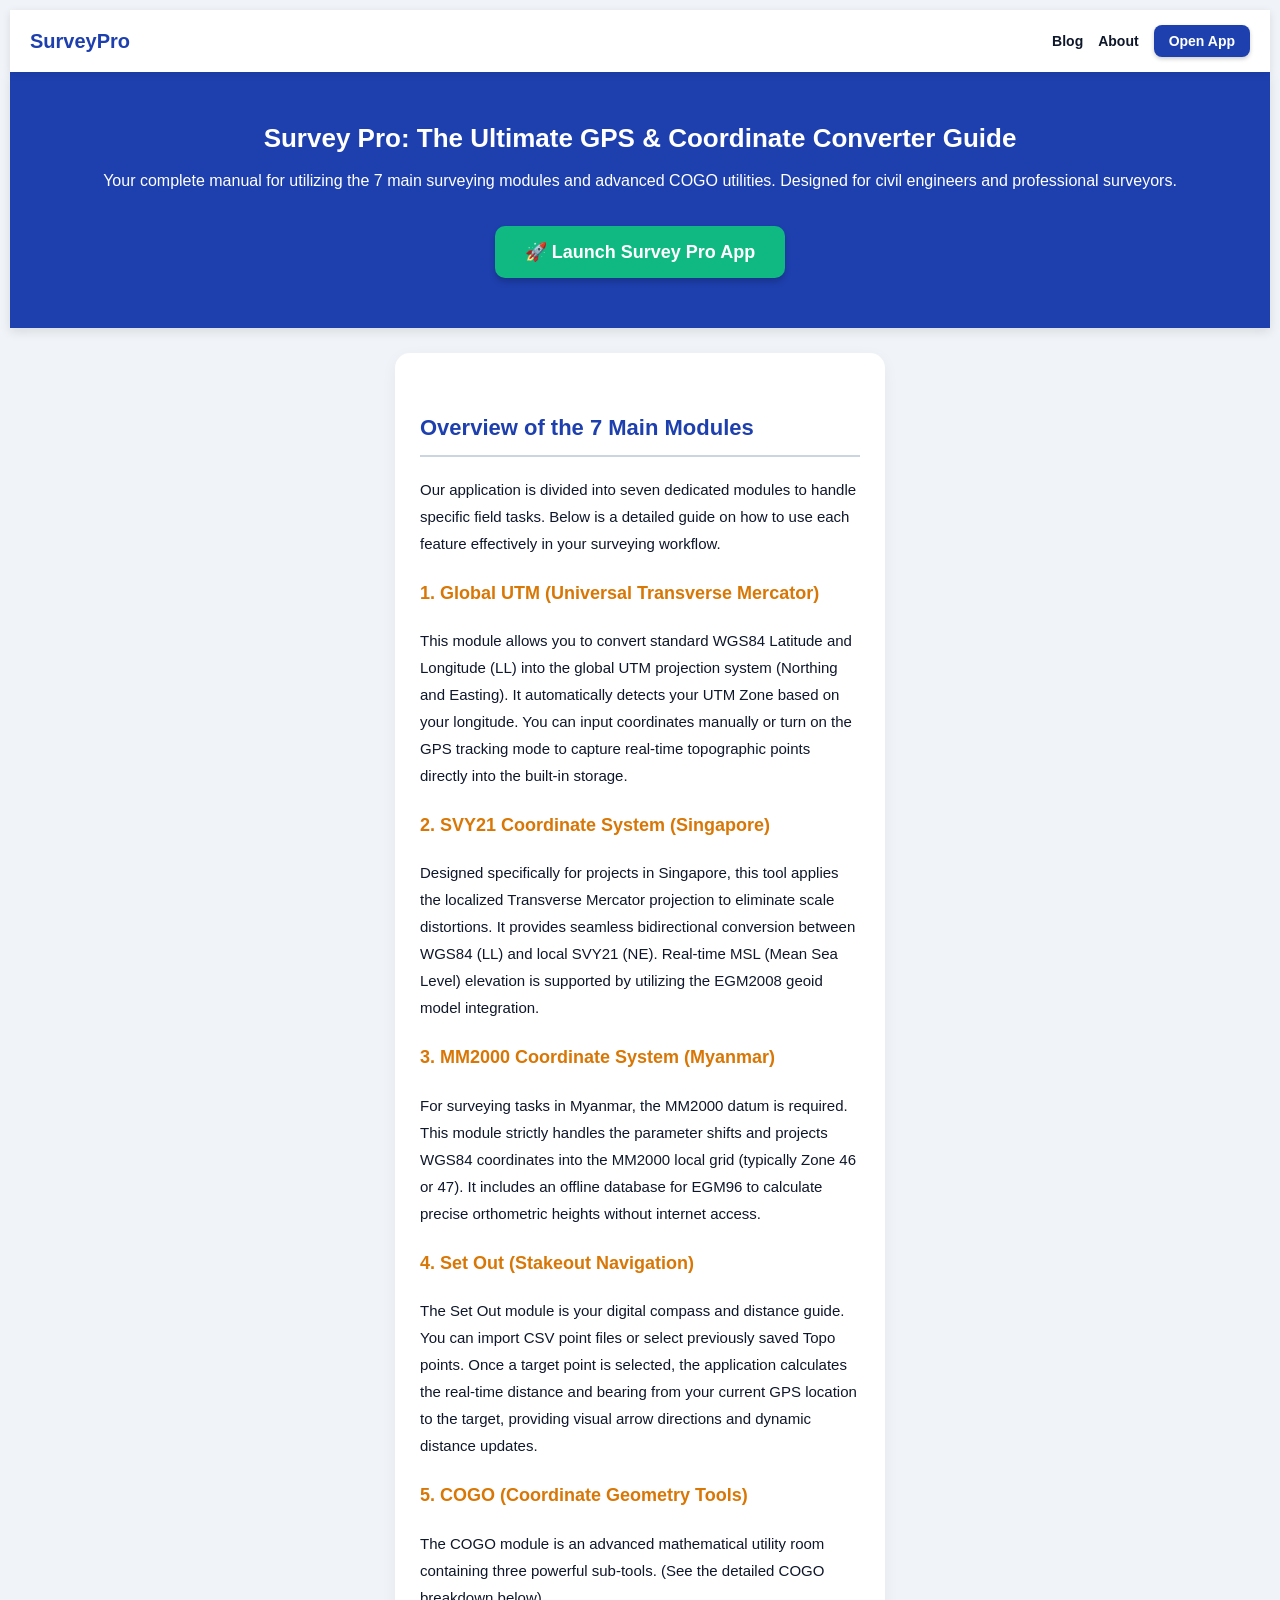
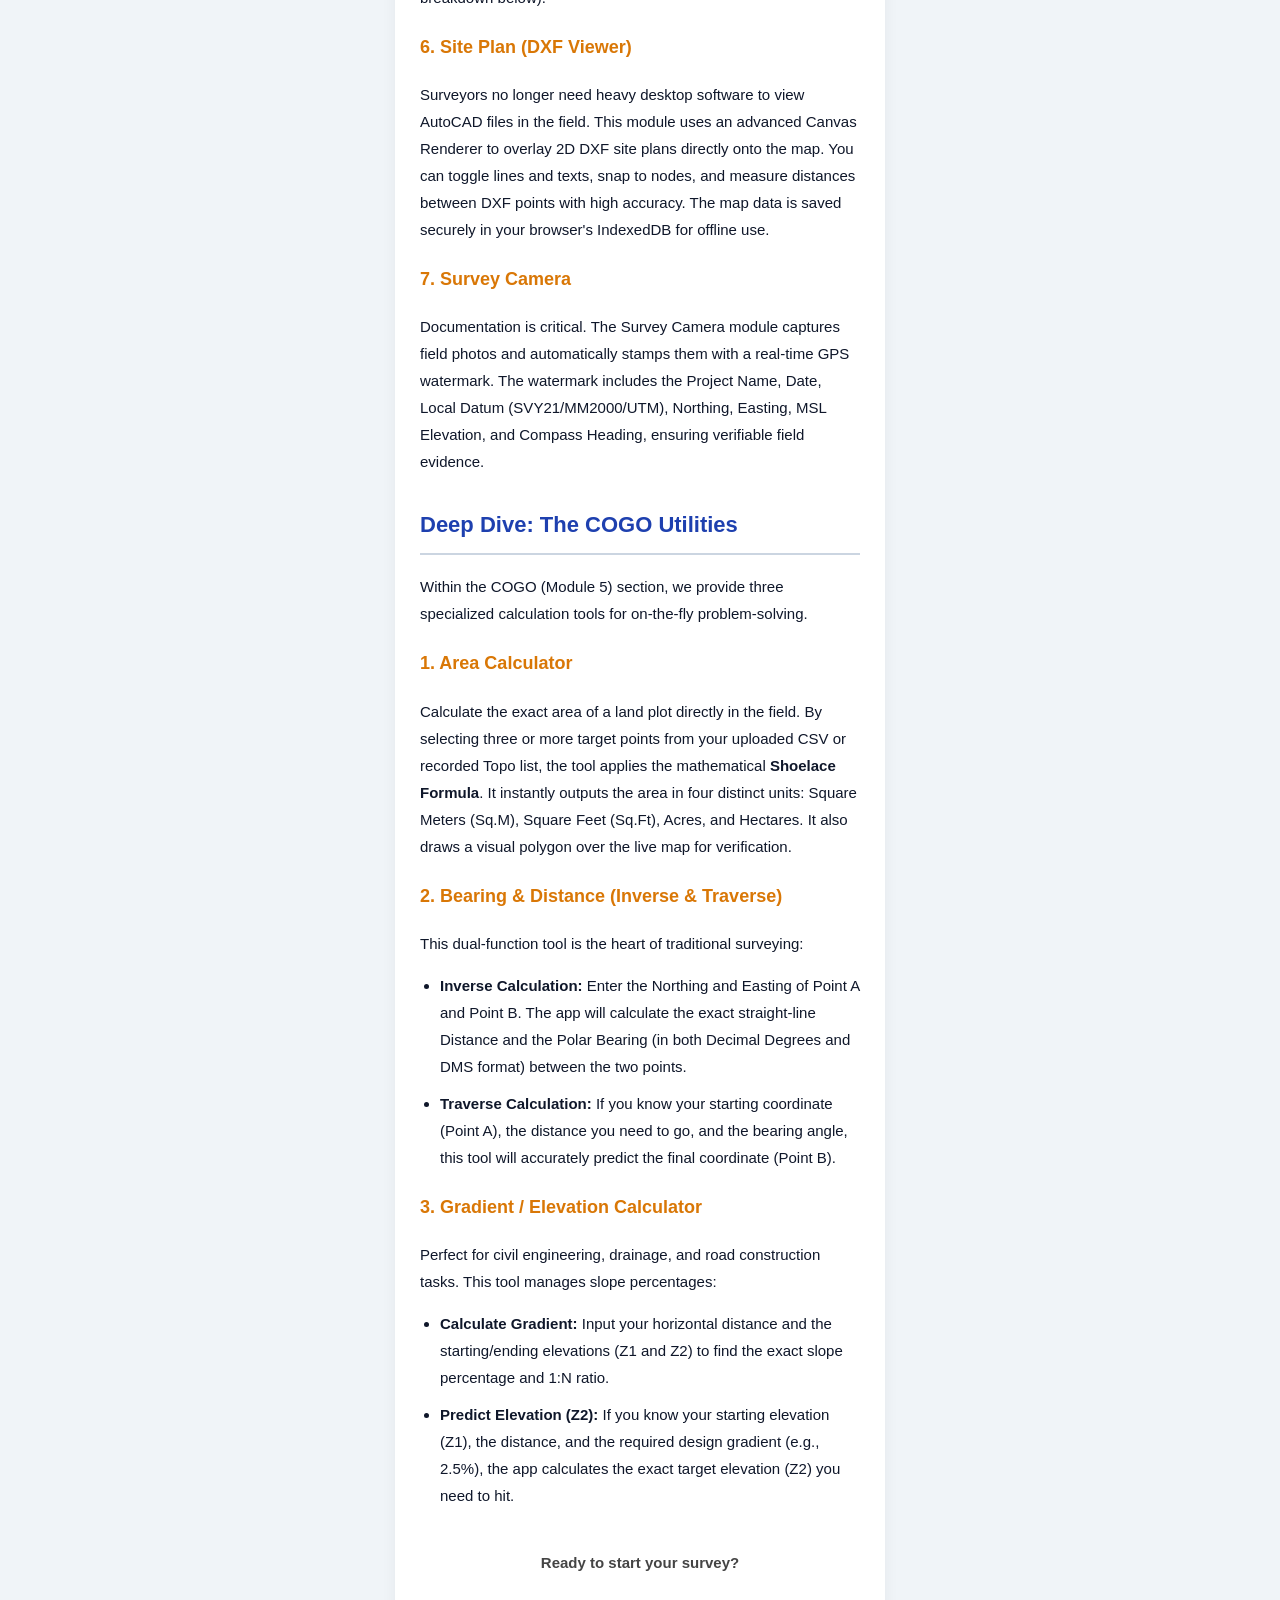
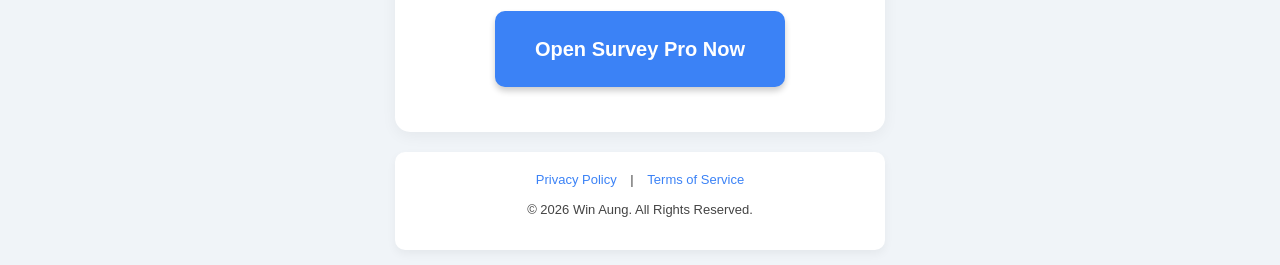
==== index.html @ c3f143c2 "Create index.html" ====
<!DOCTYPE html>
<html lang="en">
<head>
    <meta charset="UTF-8">
    <meta name="viewport" content="width=device-width, initial-scale=1.0">
    <title>GPS Coordinate Converter & Surveying User Guide</title>
    <link rel="stylesheet" href="style.css">
    <style>
        /* Top Navigation Menu Styles */
        .top-navbar { display: flex; justify-content: space-between; align-items: center; background: var(--card-bg); padding: 15px 20px; box-shadow: 0 2px 8px rgba(0,0,0,0.1); position: sticky; top: 0; z-index: 1000; }
        .nav-brand { font-size: 20px; font-weight: 900; color: var(--primary); text-decoration: none; }
        .nav-links { display: flex; align-items: center; gap: 15px; }
        .nav-links a { text-decoration: none; color: var(--text); font-weight: bold; font-size: 14px; transition: 0.2s; }
        .nav-links a:hover { color: var(--primary); }
        .nav-btn-app { background: var(--primary); color: white !important; padding: 8px 15px; border-radius: 8px; box-shadow: 0 2px 4px rgba(0,0,0,0.2); }
        .nav-btn-app:hover { background: #1e3a8a; }

        /* Content Styles */
        .hero-section { background: var(--primary); color: white; padding: 50px 20px; text-align: center; margin-bottom: 20px; box-shadow: 0 4px 10px rgba(0,0,0,0.1); }
        .hero-title { font-size: 26px; font-weight: 900; margin-bottom: 15px; line-height: 1.3; margin-top: 0; }
        .launch-btn { background: #10b981; color: white; padding: 15px 30px; font-size: 18px; font-weight: bold; border: none; border-radius: 10px; cursor: pointer; margin-top: 20px; box-shadow: 0 4px 6px rgba(0,0,0,0.2); text-decoration: none; display: inline-block; transition: 0.3s; }
        .launch-btn:hover { background: #059669; transform: scale(1.05); }
        .guide-content { padding: 25px; line-height: 1.8; color: var(--text); font-size: 15px; background: var(--card-bg); border-radius: 15px; box-shadow: 0 4px 15px rgba(0,0,0,0.05); }
        .guide-content h2 { color: var(--primary); font-size: 22px; margin-top: 30px; border-bottom: 2px solid var(--input-border); padding-bottom: 8px; }
        .guide-content h3 { color: #d97706; font-size: 18px; margin-top: 20px; }
        .guide-content ul { padding-left: 20px; }
        .guide-content li { margin-bottom: 10px; }
    </style>
</head>
<body>

    <!-- 🌟 TOP NAVIGATION MENU (AdSense စက်ရုပ်တွေ အကြိုက်) -->
    <nav class="top-navbar">
        <a href="index.html" class="nav-brand">SurveyPro</a>
        <div class="nav-links">
            <a href="blog.html">Blog</a>
            <a href="about.html">About</a>
            <a href="app.html" class="nav-btn-app">Open App</a>
        </div>
    </nav>

    <div class="hero-section">
        <h1 class="hero-title">Survey Pro: The Ultimate GPS & Coordinate Converter Guide</h1>
        <p>Your complete manual for utilizing the 7 main surveying modules and advanced COGO utilities. Designed for civil engineers and professional surveyors.</p>
        <a href="app.html" class="launch-btn">🚀 Launch Survey Pro App</a>
    </div>

    <div class="container-box">
        <div class="guide-content">
            
            <h2>Overview of the 7 Main Modules</h2>
            <p>Our application is divided into seven dedicated modules to handle specific field tasks. Below is a detailed guide on how to use each feature effectively in your surveying workflow.</p>

            <h3>1. Global UTM (Universal Transverse Mercator)</h3>
            <p>This module allows you to convert standard WGS84 Latitude and Longitude (LL) into the global UTM projection system (Northing and Easting). It automatically detects your UTM Zone based on your longitude. You can input coordinates manually or turn on the GPS tracking mode to capture real-time topographic points directly into the built-in storage.</p>

            <h3>2. SVY21 Coordinate System (Singapore)</h3>
            <p>Designed specifically for projects in Singapore, this tool applies the localized Transverse Mercator projection to eliminate scale distortions. It provides seamless bidirectional conversion between WGS84 (LL) and local SVY21 (NE). Real-time MSL (Mean Sea Level) elevation is supported by utilizing the EGM2008 geoid model integration.</p>

            <h3>3. MM2000 Coordinate System (Myanmar)</h3>
            <p>For surveying tasks in Myanmar, the MM2000 datum is required. This module strictly handles the parameter shifts and projects WGS84 coordinates into the MM2000 local grid (typically Zone 46 or 47). It includes an offline database for EGM96 to calculate precise orthometric heights without internet access.</p>

            <h3>4. Set Out (Stakeout Navigation)</h3>
            <p>The Set Out module is your digital compass and distance guide. You can import CSV point files or select previously saved Topo points. Once a target point is selected, the application calculates the real-time distance and bearing from your current GPS location to the target, providing visual arrow directions and dynamic distance updates.</p>

            <h3>5. COGO (Coordinate Geometry Tools)</h3>
            <p>The COGO module is an advanced mathematical utility room containing three powerful sub-tools. (See the detailed COGO breakdown below).</p>

            <h3>6. Site Plan (DXF Viewer)</h3>
            <p>Surveyors no longer need heavy desktop software to view AutoCAD files in the field. This module uses an advanced Canvas Renderer to overlay 2D DXF site plans directly onto the map. You can toggle lines and texts, snap to nodes, and measure distances between DXF points with high accuracy. The map data is saved securely in your browser's IndexedDB for offline use.</p>

            <h3>7. Survey Camera</h3>
            <p>Documentation is critical. The Survey Camera module captures field photos and automatically stamps them with a real-time GPS watermark. The watermark includes the Project Name, Date, Local Datum (SVY21/MM2000/UTM), Northing, Easting, MSL Elevation, and Compass Heading, ensuring verifiable field evidence.</p>

            <h2>Deep Dive: The COGO Utilities</h2>
            <p>Within the COGO (Module 5) section, we provide three specialized calculation tools for on-the-fly problem-solving.</p>

            <h3>1. Area Calculator</h3>
            <p>Calculate the exact area of a land plot directly in the field. By selecting three or more target points from your uploaded CSV or recorded Topo list, the tool applies the mathematical <strong>Shoelace Formula</strong>. It instantly outputs the area in four distinct units: Square Meters (Sq.M), Square Feet (Sq.Ft), Acres, and Hectares. It also draws a visual polygon over the live map for verification.</p>

            <h3>2. Bearing & Distance (Inverse & Traverse)</h3>
            <p>This dual-function tool is the heart of traditional surveying:</p>
            <ul>
                <li><strong>Inverse Calculation:</strong> Enter the Northing and Easting of Point A and Point B. The app will calculate the exact straight-line Distance and the Polar Bearing (in both Decimal Degrees and DMS format) between the two points.</li>
                <li><strong>Traverse Calculation:</strong> If you know your starting coordinate (Point A), the distance you need to go, and the bearing angle, this tool will accurately predict the final coordinate (Point B).</li>
            </ul>

            <h3>3. Gradient / Elevation Calculator</h3>
            <p>Perfect for civil engineering, drainage, and road construction tasks. This tool manages slope percentages:</p>
            <ul>
                <li><strong>Calculate Gradient:</strong> Input your horizontal distance and the starting/ending elevations (Z1 and Z2) to find the exact slope percentage and 1:N ratio.</li>
                <li><strong>Predict Elevation (Z2):</strong> If you know your starting elevation (Z1), the distance, and the required design gradient (e.g., 2.5%), the app calculates the exact target elevation (Z2) you need to hit.</li>
            </ul>

            <div style="text-align: center; margin-top: 40px; margin-bottom: 20px;">
                <p style="font-weight: bold; color: var(--label-text); margin-bottom: 15px;">Ready to start your survey?</p>
                <a href="app.html" class="launch-btn" style="background: #3b82f6; padding: 20px 40px; font-size: 20px;">Open Survey Pro Now</a>
            </div>

        </div>

        <!-- Footer -->
        <div style="text-align:center; padding: 20px; font-size: 13px; color: var(--label-text); background: var(--card-bg); margin-top: 20px; border-radius: 10px; box-shadow: 0 4px 10px rgba(0,0,0,0.05);">
            <a href="privacy.html" style="color: #3b82f6; text-decoration: none; margin: 0 10px;">Privacy Policy</a> |
            <a href="terms.html" style="color: #3b82f6; text-decoration: none; margin: 0 10px;">Terms of Service</a>
            <p style="margin-top: 15px;">&copy; 2026 Win Aung. All Rights Reserved.</p>
        </div>
    </div>

</body>
</html>
---- style.css ----
:root{--bg:#f0f4f8;--card-bg:white;--primary:#1e40af;--text:#0f172a;--label-text:#444;--input-bg:#ffffff;--input-border:#cbd5e1;--res-bg:#f8fafc; --pt-font-size:14px;}
.dark-mode{--bg:#0f172a;--card-bg:#1e293b;--text:#f1f5f9;--label-text:#cbd5e1;--primary:#60a5fa;--input-bg:#334155;--input-border:#475569;--res-bg:#0f172a;}
*{box-sizing:border-box;-webkit-tap-highlight-color:transparent;}
body{font-family:'Segoe UI',sans-serif;background:var(--bg);color:var(--text);margin:0;padding:10px;transition:0.3s;overflow-x:hidden;}
.container-box{max-width:500px;margin:auto;width:100%;padding:5px;}

/* Top Controls */
.top-controls{display:flex;justify-content:space-between;align-items:center;margin-bottom:15px;gap:5px;}
.top-left-tools{display:flex;gap:5px;align-items:center;}
.gps-toggle-btn{background:#1e40af;border:none;color:white;padding:10px 12px;border-radius:8px;cursor:pointer;font-size:12px;font-weight:bold;transition:0.3s; height: 38px;}
.gps-toggle-btn.active{background:#dc2626;animation:pulse 2s infinite;}
@keyframes pulse{0%{box-shadow:0 0 0 0 rgba(220,38,38,0.4);}70%{box-shadow:0 0 0 8px rgba(220,38,38,0);}100%{box-shadow:0 0 0 0 rgba(220,38,38,0);}}
.top-menu-btn{background:#3b82f6;border:none;color:white;padding:10px 12px;border-radius:8px;cursor:pointer;font-size:12px;font-weight:bold;box-shadow:0 2px 4px rgba(0,0,0,0.2); height: 38px; display:flex; align-items:center; justify-content:center; transition:0.2s;}
.top-menu-btn.topo-active { background: #ca8a04; color: #fff; }
.top-menu-btn:active{transform:scale(0.95);}
.right-tools{display:flex;gap:8px;}
.top-btn{background:var(--card-bg);border:1.5px solid var(--input-border);color:var(--text);padding:8px 12px;border-radius:8px;cursor:pointer;font-size:12px;font-weight:bold; height: 38px;}

.hidden{display:none !important;}
.app-container{animation: fadeIn 0.3s;}
@keyframes fadeIn { from { opacity: 0; } to { opacity: 1; } }
.app-card{background:var(--card-bg);border-radius:15px;overflow:hidden;box-shadow:0 4px 15px rgba(0,0,0,0.1);margin-bottom:15px;}
.card-header{background:var(--primary);color:white;padding:15px;text-align:center;}
.card-title{margin:0;font-size:18px;font-weight:bold;}
.card-subtitle{font-size:11px;margin-top:5px;opacity:0.8;font-weight:bold;}
.card-body{padding:15px;}

/* Inputs */
.v2-label{font-weight:600;display:block;margin-top:10px;color:var(--label-text);font-size:13px;}
.v2-input,.dms-grid input,select{width:100%;padding:12px;margin-top:5px;border:2px solid var(--input-border);border-radius:10px;font-size:14px;background:var(--input-bg);color:var(--text);outline:none;font-weight:bold;}
.dms-grid{display:flex;gap:5px;margin-top:5px;}
.dms-grid input{text-align:center;padding:10px 5px;}
select:disabled{opacity:0.6;background:#e2e8f0;cursor:not-allowed;}
.input-locked{opacity:0.6!important;background-color:#e2e8f0!important;pointer-events:none;}
.dark-mode .input-locked{background-color:#1e293b!important;}

/* Buttons */
.btn-group{display:flex;gap:10px;margin-top:15px;}
.btn-action{flex:2;padding:15px;border:none;border-radius:10px;cursor:pointer;font-size:14px;font-weight:bold;background:#2563eb;color:white;}
.btn-map{flex:1;padding:15px;border:none;border-radius:10px;background:#10b981;color:white;font-weight:bold;}
.btn-reset{flex:1;padding:15px;border:none;border-radius:10px;background:#ef4444;color:white;font-weight:bold;}

/* Results & GPS Boxes */
.results-multi{background:var(--res-bg);padding:15px;border-radius:10px;min-height:150px;border:1.5px solid var(--input-border);border-left:5px solid #1e3a8a;font-size:13px;line-height:1.6;word-wrap:break-word;margin-top:15px;}
.dms-span{font-size:12px;color:#1e3a8a;font-weight:bold;display:block;margin-top:5px;}
.dark-mode .dms-span{color:#93c5fd;}
.meta-info-box{font-size:13px;font-weight:bold;color:#059669;margin-top:12px;border-top:1px dashed var(--input-border);padding-top:10px;text-align:center;}
.badge-container{display:flex;justify-content:center;gap:8px;margin-top:10px;flex-wrap:wrap;}
.badge-local{background:#1e40af;color:white;padding:5px 10px;border-radius:6px;font-size:11px;font-weight:bold;}
.badge-global{background:#10b981;color:white;padding:5px 10px;border-radius:6px;font-size:11px;font-weight:bold;}
.gps-box{background:#f1f5f9;border:1.5px solid #cbd5e1;padding:12px;border-radius:10px;margin-bottom:15px;border-left:5px solid #10b981;}
.dark-mode .gps-box{background:#1e293b;border-color:#475569;}
.gps-row{display:flex;justify-content:space-between;gap:5px;margin-bottom:5px;align-items:center;}
.gps-status{font-size:10px;font-weight:bold;padding:5px 8px;border-radius:6px;color:white;background:#64748b;text-align:center;flex:1;}
.z-badge{width:100%;font-family:monospace;font-size:14px;color:#059669;background:rgba(5,150,105,0.1);padding:8px;border-radius:8px;font-weight:bold;border:1px solid rgba(5,150,105,0.2);text-align:center;margin-top:5px;}
.geoid-text{text-align:center;font-size:11px;font-weight:bold;color:#1e40af;margin-top:3px;font-family:monospace;}
.dark-mode .geoid-text{color:#93c5fd;}
.bm-flex-container { display: flex; flex-direction: row; gap: 5px; margin-top: 8px; width: 100%; box-sizing: border-box; }
.bm-flex-container input { flex: 1.2; min-width: 0; width: 100%; padding: 10px 2px; font-size: 13px; border-radius: 8px; border: 1px solid var(--input-border); background: var(--input-bg); color: var(--text); text-align: center; }
.bm-flex-container button { flex: 0.8; min-width: 0; width: 100%; padding: 10px 2px; font-size: 12px; font-weight: bold; border-radius: 8px; color: white; border: none; cursor: pointer; }

/* Dashboard Grid */
.dashboard-grid { display: grid; grid-template-columns: 1fr 1fr; gap: 15px; padding: 10px; }
.dash-btn.full-width { grid-column: 1 / -1; flex-direction: row; gap: 15px; padding: 15px; background: linear-gradient(135deg, var(--card-bg), #e0f2fe); }
.dark-mode .dash-btn.full-width { background: linear-gradient(135deg, #1e293b, #0f172a); }
.dash-btn { background: var(--card-bg); border: 2px solid var(--input-border); border-radius: 15px; padding: 25px 10px; display: flex; flex-direction: column; align-items: center; justify-content: center; cursor: pointer; transition: transform 0.2s, box-shadow 0.2s; box-shadow: 0 4px 6px rgba(0,0,0,0.05); }
.dark-mode .dash-btn { background: #1e293b; border-color: #475569; }
.dash-btn:active { transform: scale(0.95); }
.dash-icon { font-size: 40px; margin-bottom: 10px; }
.dash-btn.full-width .dash-icon { margin-bottom: 0; font-size: 35px; }
.dash-text { font-size: 15px; font-weight: 900; color: var(--text); }
.dash-subtext { font-size: 11px; color: var(--label-text); margin-top: 5px; font-weight: bold; text-align: center; }

/* Modals & Tools */
.modal{display:none;position:fixed;z-index:1000;left:0;top:0;width:100%;height:100%;background:rgba(0,0,0,0.6);justify-content:center;align-items:center;padding:15px;}
.modal-content{background:var(--card-bg);color:var(--text);padding:25px;border-radius:15px;max-width:350px;width:100%;position:relative;max-height:85vh;overflow-y:auto;}
.close-btn{position:absolute;top:15px;right:20px;font-size:24px;font-weight:bold;color:#94a3b8;cursor:pointer;}
.csv-panel{border:2px dashed #3b82f6;margin-bottom:15px;padding:15px;}
.csv-upload-btn{background:#3b82f6;color:white;border:none;padding:12px;width:100%;border-radius:8px;font-weight:bold;font-size:14px;cursor:pointer;margin-top:10px;}
.setout-panel{background:var(--res-bg);border:2px solid var(--primary);padding:15px;border-radius:10px;text-align:center;margin-bottom:15px;}
.dist-text{font-size:35px;font-weight:bold;color:var(--primary);margin:10px 0;}
.dist-text.success{color:#059669;animation:pulse 1s infinite;}
.arrow-box{width:100px;height:100px;margin:0 auto;border-radius:50%;background:white;border:3px solid var(--input-border);display:flex;justify-content:center;align-items:center;box-shadow:0 4px 10px rgba(0,0,0,0.1);}
.dark-mode .arrow-box{background:#1e293b;border-color:#475569;}
.arrow-icon{font-size:50px;transform:rotate(0deg);transition:transform 0.1s ease-out;}

/* Map Wrapper */
.map-wrapper{position:relative; width:100%; margin-top:10px;}
#map_view{width:100%;height:350px;border-radius:10px;border:2px solid var(--input-border);z-index:1; overflow:hidden !important; position:relative; transition: height 0.3s ease; background: #e5e3df;}
.dark-mode #map_view { border-color: #475569; }
.map-loc-btn{position:absolute; bottom:20px; right:10px; z-index:1000 !important; background:white; color:#1e40af; border:2px solid rgba(0,0,0,0.2); border-radius:8px; padding:12px; cursor:pointer; font-size:20px; box-shadow:0 2px 5px rgba(0,0,0,0.3); font-weight:bold; transition: 0.3s;}
.dark-mode .map-loc-btn{background:#1e293b; color:#60a5fa; border-color:#475569;}
.map-loc-btn.active{background:#10b981; color:white; border-color:#059669;}

/* Map Tooltips & Visibility Controls */
.pt-tooltip { background: transparent !important; border: none !important; box-shadow: none !important; font-weight: 900; font-size: var(--pt-font-size) !important; color: #b91c1c !important; text-shadow: 1px 1px 0 #fff, -1px 1px 0 #fff, 1px -1px 0 #fff, -1px -1px 0 #fff !important; }
.dark-mode .pt-tooltip { color: #fca5a5 !important; text-shadow: 1px 1px 0 #000, -1px 1px 0 #000, 1px -1px 0 #000, -1px -1px 0 #000 !important; }
.hide-names .pt-tooltip { display: none !important; }
.hide-names .target-tooltip { display: block !important; color: #1e3a8a !important; font-size: 15px; }
.hide-so-texts .pt-tooltip { display: none !important; }
.zoom-out-texts .pt-tooltip { display: none !important; }

.measure-label { background: rgba(255, 255, 255, 0.85); border: 1.5px solid #dc2626; color: #dc2626; font-size: 11px; font-weight: bold; border-radius: 6px; padding: 2px 6px; white-space: nowrap; text-align: center; box-shadow: 0 1px 3px rgba(0,0,0,0.3); pointer-events: none; }
.dark-mode .measure-label { background: rgba(30, 41, 59, 0.85); border-color: #f87171; color: #f87171; }

.topo-tooltip { background: transparent !important; border: none !important; box-shadow: none !important; font-weight: 900; font-size: var(--pt-font-size) !important; color: #f59e0b !important; text-shadow: 1px 1px 0 #000, -1px 1px 0 #000, 1px -1px 0 #000, -1px -1px 0 #000 !important; }
.topo-marker-icon { background: #fef08a; border: 3px solid #000; border-radius: 50%; box-shadow: 0 0 5px rgba(0,0,0,0.5); }

.so-popup-btn { background: #1e3a8a; color: white; border: none; padding: 6px 12px; border-radius: 6px; font-weight: bold; margin-top: 5px; cursor: pointer; width: 100%; box-shadow: 0 2px 4px rgba(0,0,0,0.2);}
.record-btn-group { display: flex; gap: 8px; margin-bottom: 10px; width: 100%; }
.btn-quick-rec { flex: 1; background: #2563eb; color: white; padding: 12px; border-radius: 8px; border: none; font-size: 13px; font-weight: bold; cursor: pointer; }
.btn-precise-rec { flex: 1; background: #8b5cf6; color: white; padding: 12px; border-radius: 8px; border: none; font-size: 13px; font-weight: bold; cursor: pointer; }
.avg-timer-box { display: none; background: rgba(139, 92, 246, 0.1); border: 1px dashed #8b5cf6; color: #6d28d9; padding: 10px; border-radius: 8px; text-align: center; font-weight: bold; margin-bottom: 10px; font-size: 13px; animation: pulseAvg 1s infinite alternate; }
.dl-progress-box { background: rgba(255,255,255,0.95); padding: 15px; border-radius: 10px; border: 2px solid #3b82f6; text-align: center; }
.dl-progress-bar-bg { width: 100%; height: 10px; background: #e2e8f0; border-radius: 5px; margin-top: 10px; overflow: hidden;}
.dl-progress-bar-fill { width: 0%; height: 100%; background: #10b981; transition: width 0.2s; }
.zoom-level-display { background: white; padding: 5px 8px; border: 2px solid rgba(0,0,0,0.2); border-radius: 4px; color: #1e3a8a; font-size: 14px; font-family: monospace; font-weight: bold; margin-top: 10px !important; margin-left: 10px !important; }

/* Area Calculator Styles */
.area-point-list { max-height: 150px; overflow-y: auto; border: 1px solid var(--input-border); border-radius: 8px; background: var(--card-bg); padding: 5px; }
.area-pt-item { display: flex; align-items: center; gap: 8px; padding: 8px; border-bottom: 1px solid var(--input-border); font-size: 13px; font-weight: bold; color: var(--text); cursor: pointer; }
.area-pt-item:last-child { border-bottom: none; }
.area-pt-item input[type="checkbox"] { width: 18px; height: 18px; cursor: pointer; accent-color: #10b981; }
.area-val { background: var(--card-bg); padding: 8px; border-radius: 6px; text-align: center; border: 1px solid var(--input-border); line-height: 1.5; }
.dark-mode .area-val { background: #1e293b; border-color: #475569; }
.dark-mode .area-point-list { background: #1e293b; border-color: #475569; }

/* About Modal Styling */
.about-card { padding: 20px 25px; border-radius: 16px; background: var(--bg); }
.about-header { text-align: center; border-bottom: 2px solid var(--input-border); padding-bottom: 15px; margin-bottom: 15px; }
.about-title { margin: 0; color: #3b82f6; font-size: 18px; font-weight: 900; letter-spacing: 0.5px; line-height: 1.4; }
.about-subtitle { margin: 5px 0 0 0; font-size: 12px; color: #64748b; font-weight: 600; }
.about-desc { text-align: justify; font-size: 13px; line-height: 1.7; background: var(--res-bg); padding: 12px 15px; border-radius: 8px; border-left: 4px solid #10b981; margin-bottom: 15px; color: var(--text); }
.feature-list { display: flex; flex-direction: column; gap: 8px; margin-bottom: 20px; }
.feature-item { font-size: 13px; background: rgba(59, 130, 246, 0.08); padding: 10px 12px; border-radius: 8px; color: var(--text); border: 1px solid rgba(59, 130, 246, 0.15); display: flex; align-items: center; }
.feature-item b { color: #3b82f6; margin-right: 5px; }
.playstore-btn { width: 100%; padding: 14px; background: linear-gradient(135deg, #3b82f6, #1d4ed8); color: white; border: none; border-radius: 10px; font-size: 14px; font-weight: bold; cursor: pointer; box-shadow: 0 4px 10px rgba(37, 99, 235, 0.3); transition: transform 0.2s, box-shadow 0.2s; margin-bottom: 20px; }
.playstore-btn:active { transform: scale(0.97); box-shadow: 0 2px 5px rgba(37, 99, 235, 0.2); }
.about-footer { text-align: center; font-size: 12px; color: #94a3b8; border-top: 1px dashed var(--input-border); padding-top: 15px; line-height: 1.6; }

/* DXF View Specific Styles */
.map-full-height { height: 65vh !important; }
.map-expanded { height: 85vh !important; }
.dxf-text-label {
    color: #000; font-weight: 900; font-size: var(--pt-font-size) !important; font-family: 'Arial', sans-serif;
    white-space: nowrap; text-shadow: 1px 1px 0 #fff, -1px 1px 0 #fff, 1px -1px 0 #fff, -1px -1px 0 #fff;
    pointer-events: none;
}
.dark-mode .dxf-text-label {
    color: #fff; text-shadow: 1px 1px 0 #000, -1px 1px 0 #000, 1px -1px 0 #000, -1px -1px 0 #000;
}

/* Camera Feature Styles */
.camera-preview-box {
    width: 100%; min-height: 200px; background: #e2e8f0; border: 2px dashed #94a3b8;
    border-radius: 10px; display: flex; align-items: center; justify-content: center;
    margin-top: 15px; overflow: hidden; position: relative;
}
.dark-mode .camera-preview-box { background: #1e293b; border-color: #475569; }
.camera-preview-box img { width: 100%; height: auto; display: block; }
.camera-placeholder { color: #64748b; font-size: 14px; font-weight: bold; text-align: center; padding: 20px; }

/* 🔴 Leaflet Layer Icon ပျောက်နေခြင်းကို ပြင်ဆင်ရန် (ပုံဖိုင်မလိုဘဲ SVG ဖြင့်ဆွဲခြင်း) */
.leaflet-control-layers-toggle {
    background-image: url("data:image/svg+xml,%3Csvg xmlns='http://www.w3.org/2000/svg' viewBox='0 0 24 24' fill='%231e40af'%3E%3Cpath d='M12 2L2 7l10 5 10-5-10-5zM2 12l10 5 10-5M2 17l10 5 10-5' stroke='%231e40af' stroke-width='2' fill='none' stroke-linejoin='round'/%3E%3C/svg%3E") !important;
    background-size: 24px 24px !important;
    background-position: center !important;
    background-repeat: no-repeat !important;
    background-color: white !important;
    border-radius: 4px;
    box-shadow: 0 1px 3px rgba(0,0,0,0.3);
}
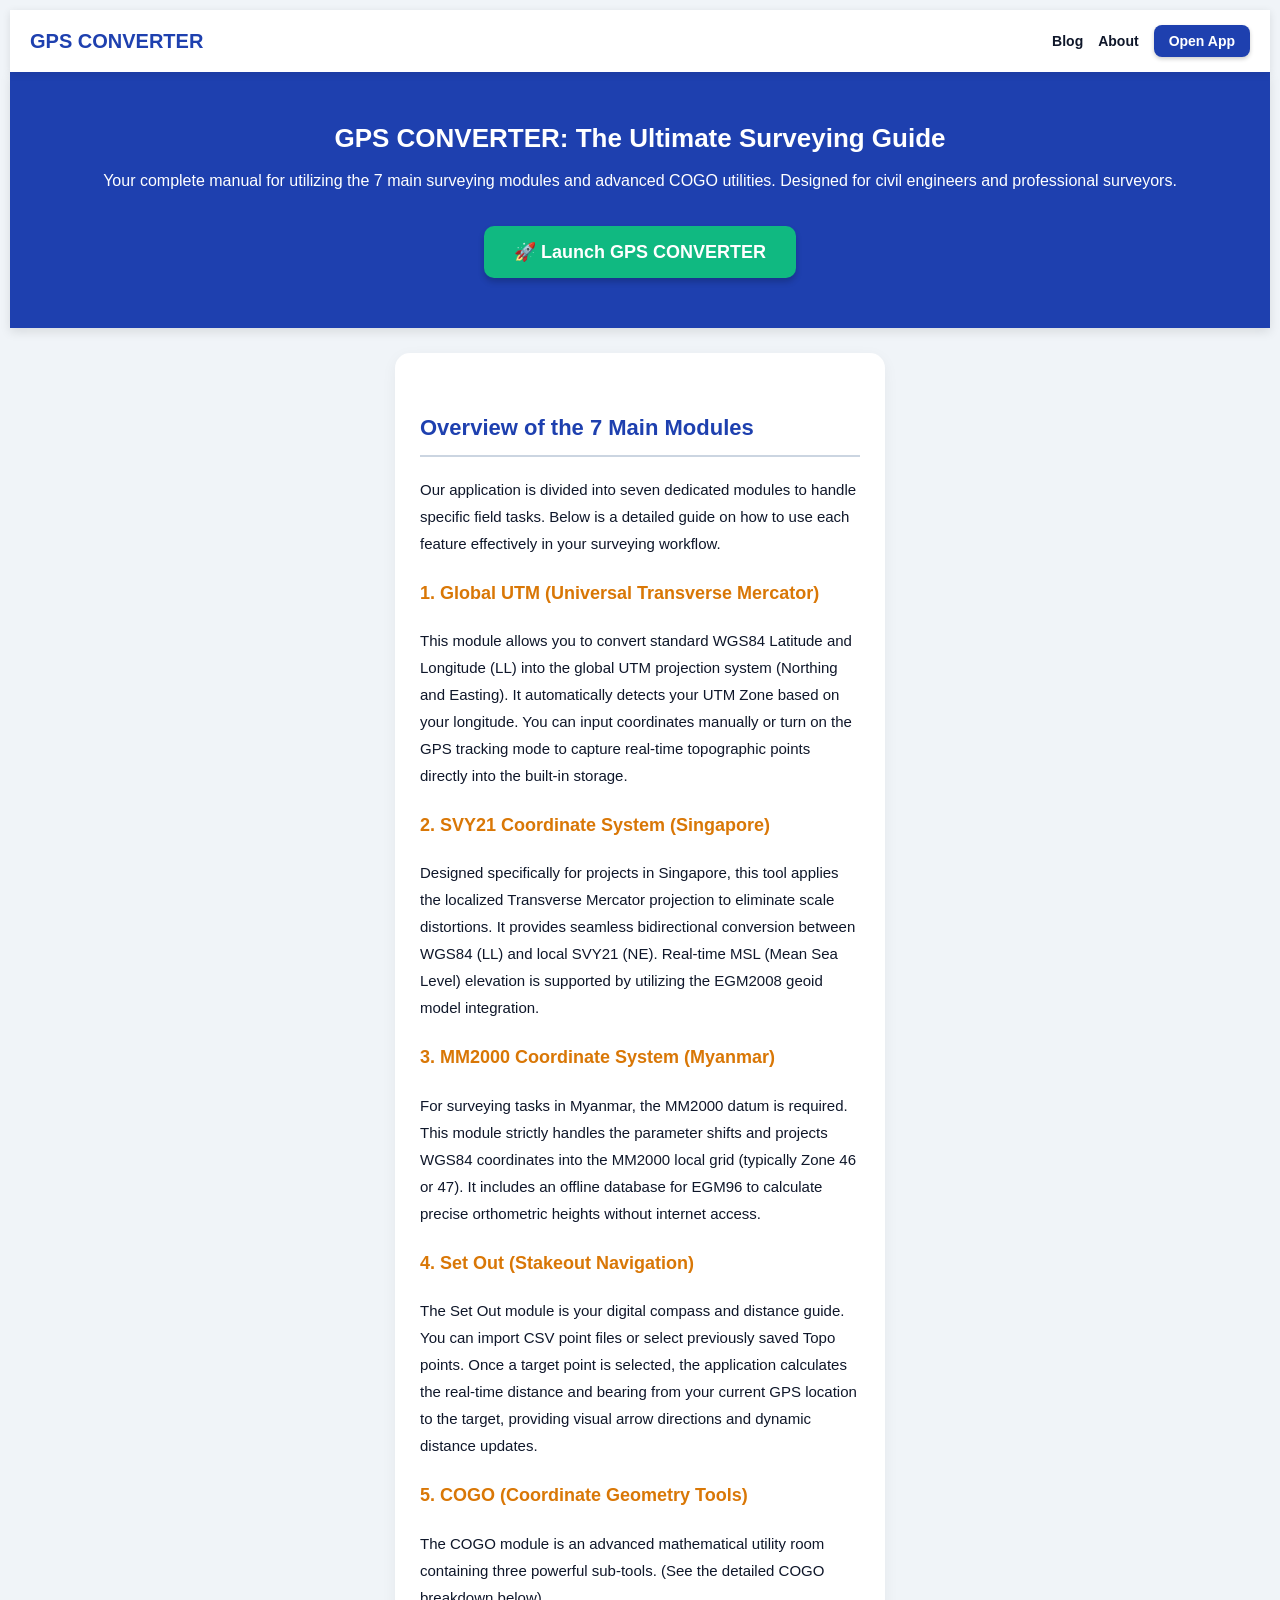
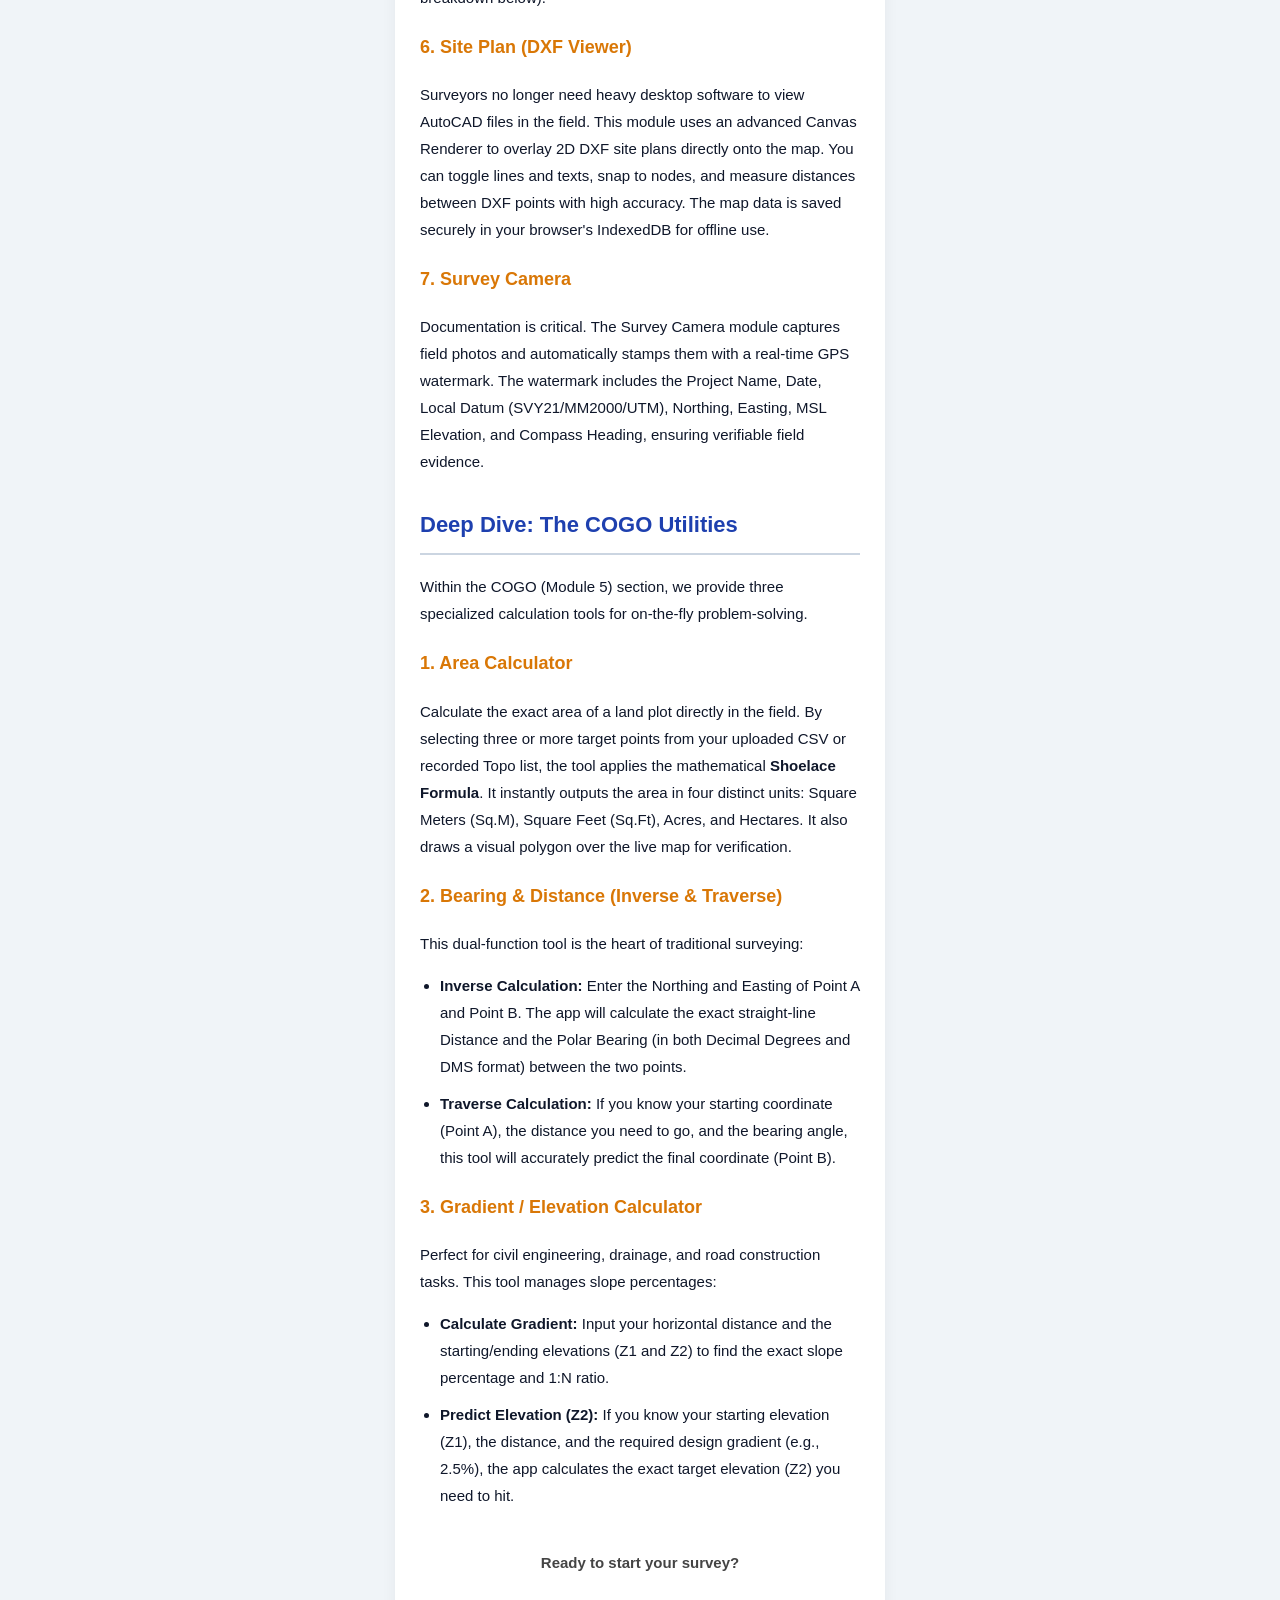
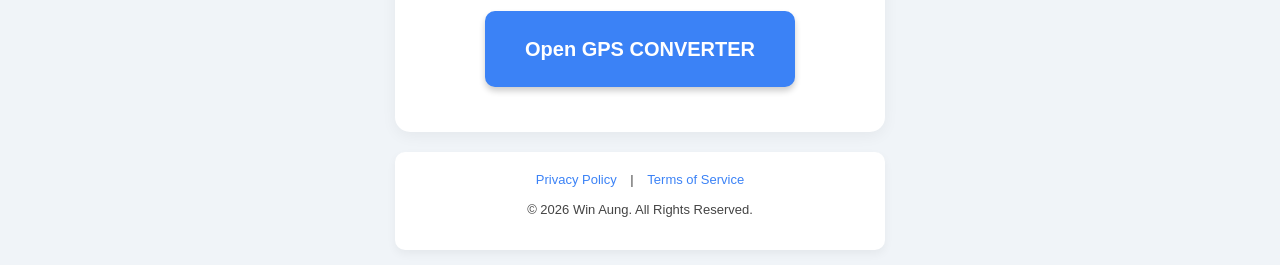
==== commit 4d7b150b: "Update index.html" ====
--- a/index.html
+++ b/index.html
@@ -29,9 +29,9 @@
 </head>
 <body>
 
-    <!-- 🌟 TOP NAVIGATION MENU (AdSense စက်ရုပ်တွေ အကြိုက်) -->
+    <!-- 🌟 TOP NAVIGATION MENU -->
     <nav class="top-navbar">
-        <a href="index.html" class="nav-brand">SurveyPro</a>
+        <a href="index.html" class="nav-brand">GPS CONVERTER</a>
         <div class="nav-links">
             <a href="blog.html">Blog</a>
             <a href="about.html">About</a>
@@ -40,9 +40,9 @@
     </nav>
 
     <div class="hero-section">
-        <h1 class="hero-title">Survey Pro: The Ultimate GPS & Coordinate Converter Guide</h1>
+        <h1 class="hero-title">GPS CONVERTER: The Ultimate Surveying Guide</h1>
         <p>Your complete manual for utilizing the 7 main surveying modules and advanced COGO utilities. Designed for civil engineers and professional surveyors.</p>
-        <a href="app.html" class="launch-btn">🚀 Launch Survey Pro App</a>
+        <a href="app.html" class="launch-btn">🚀 Launch GPS CONVERTER</a>
     </div>
 
     <div class="container-box">
@@ -94,7 +94,7 @@
 
             <div style="text-align: center; margin-top: 40px; margin-bottom: 20px;">
                 <p style="font-weight: bold; color: var(--label-text); margin-bottom: 15px;">Ready to start your survey?</p>
-                <a href="app.html" class="launch-btn" style="background: #3b82f6; padding: 20px 40px; font-size: 20px;">Open Survey Pro Now</a>
+                <a href="app.html" class="launch-btn" style="background: #3b82f6; padding: 20px 40px; font-size: 20px;">Open GPS CONVERTER</a>
             </div>
 
         </div>
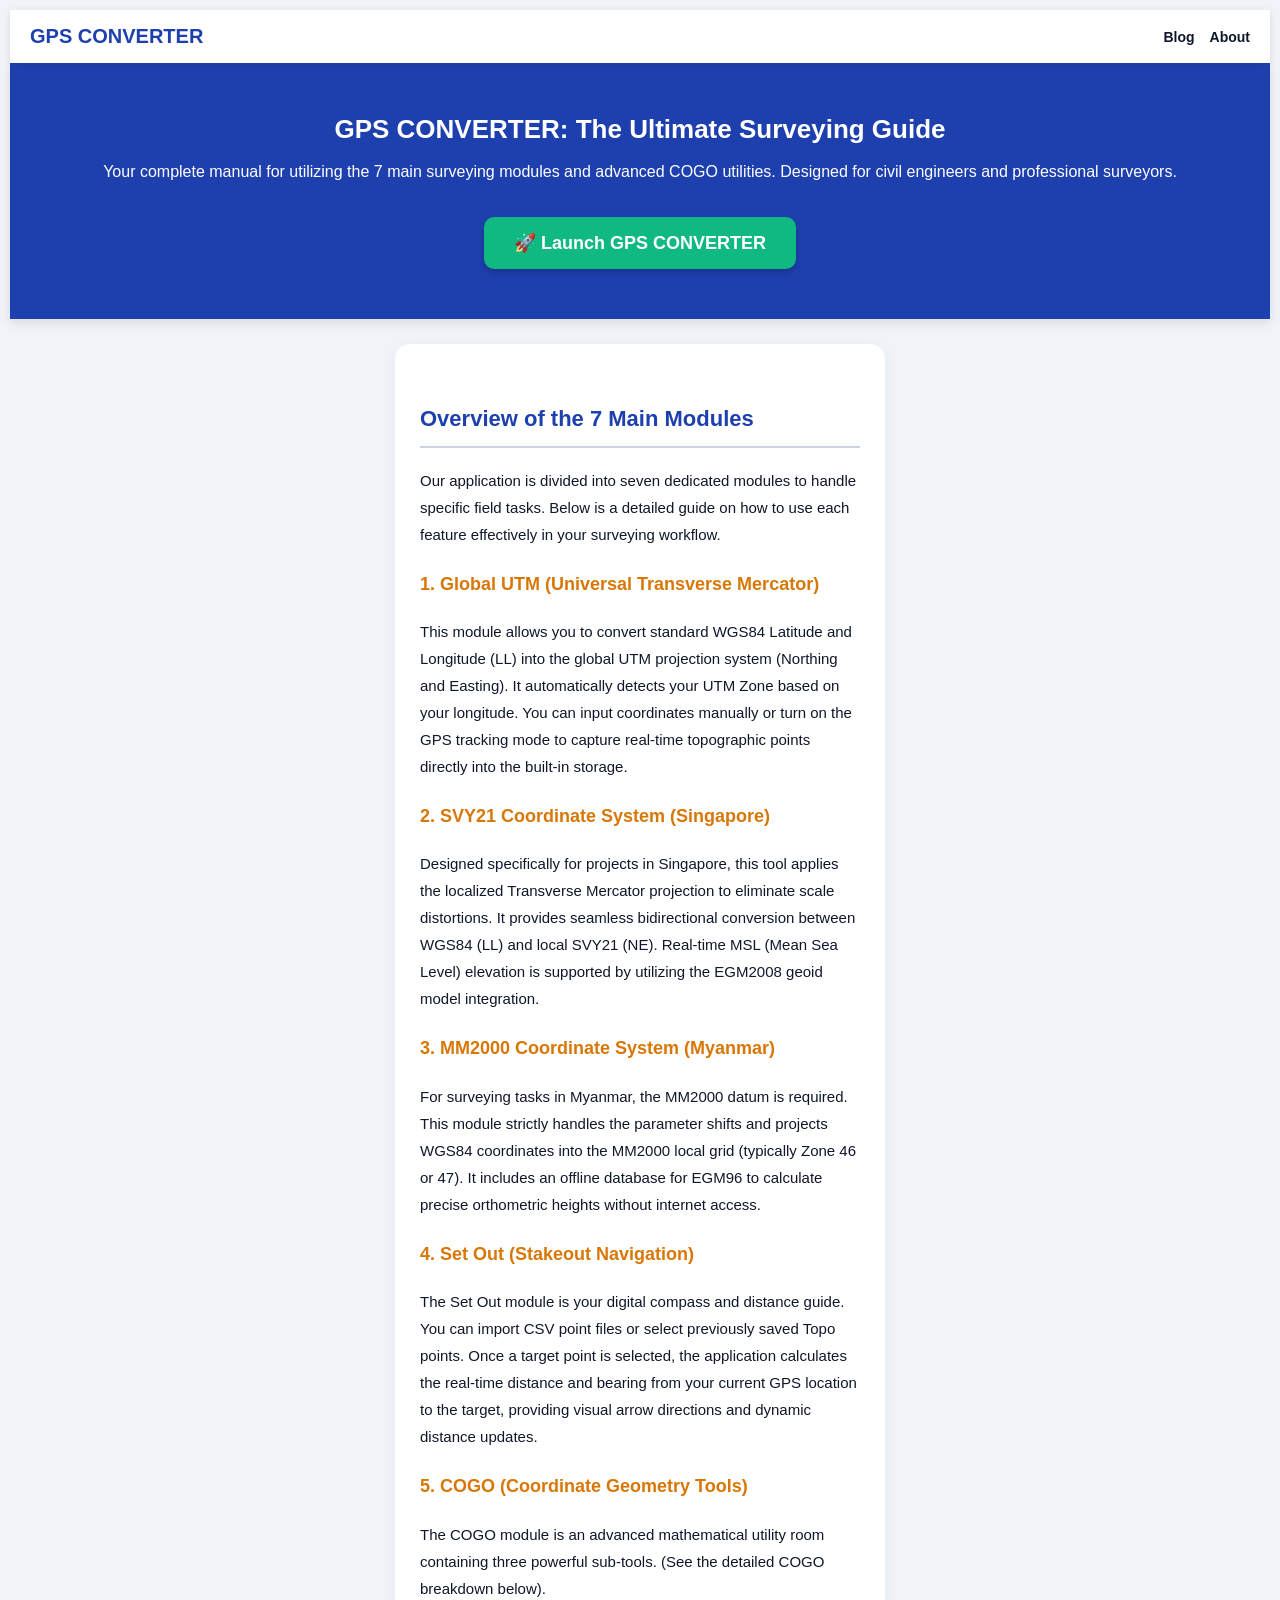
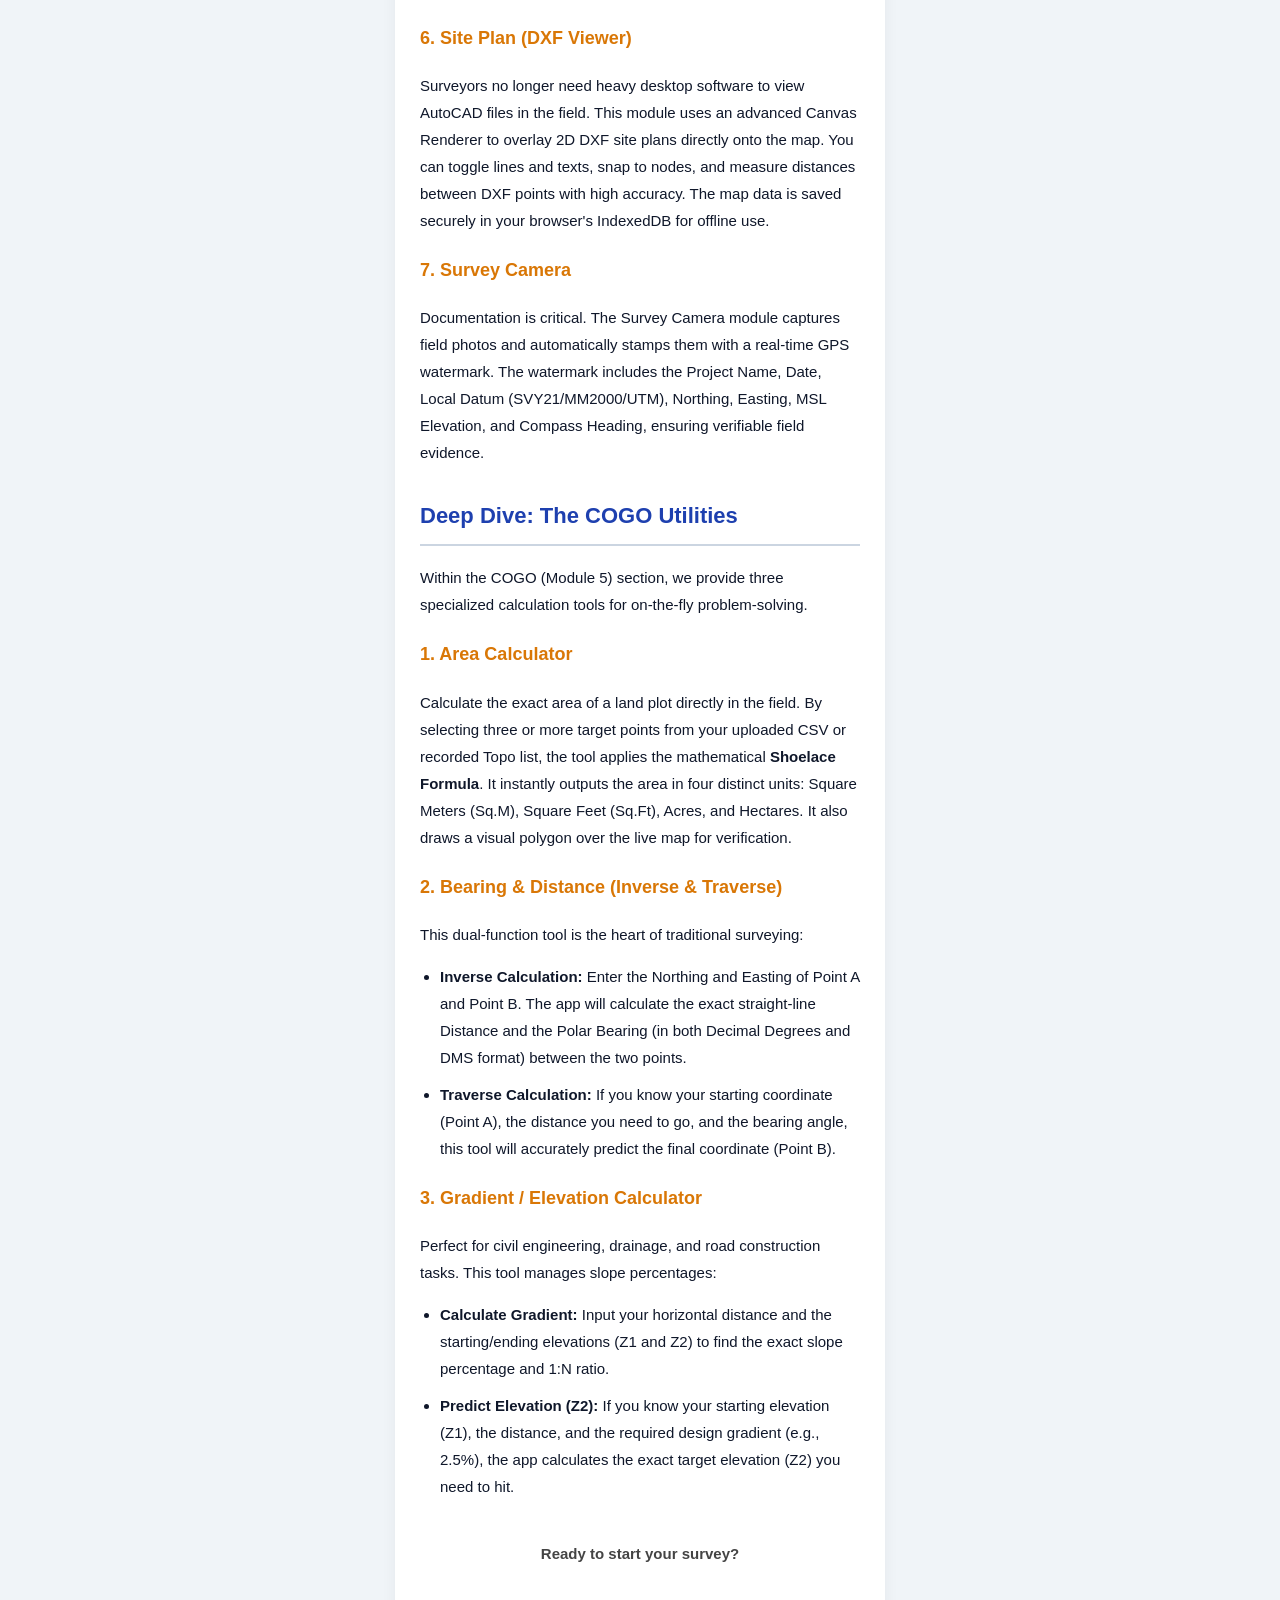
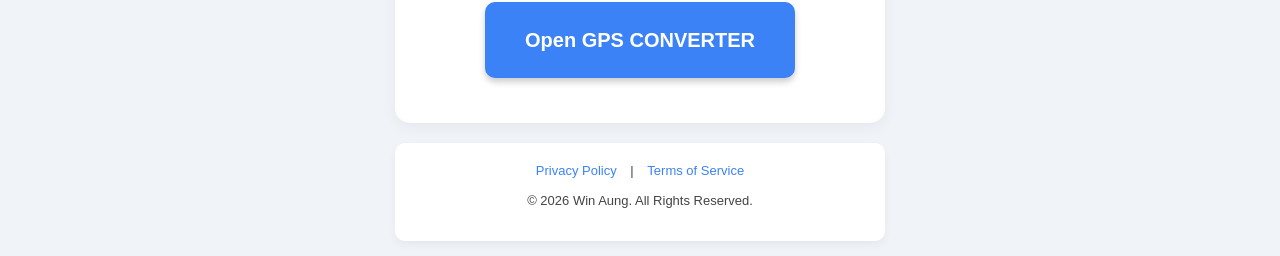
==== commit 72d8753f: "Update index.html" ====
--- a/index.html
+++ b/index.html
@@ -35,7 +35,6 @@
         <div class="nav-links">
             <a href="blog.html">Blog</a>
             <a href="about.html">About</a>
-            <a href="app.html" class="nav-btn-app">Open App</a>
         </div>
     </nav>
 
